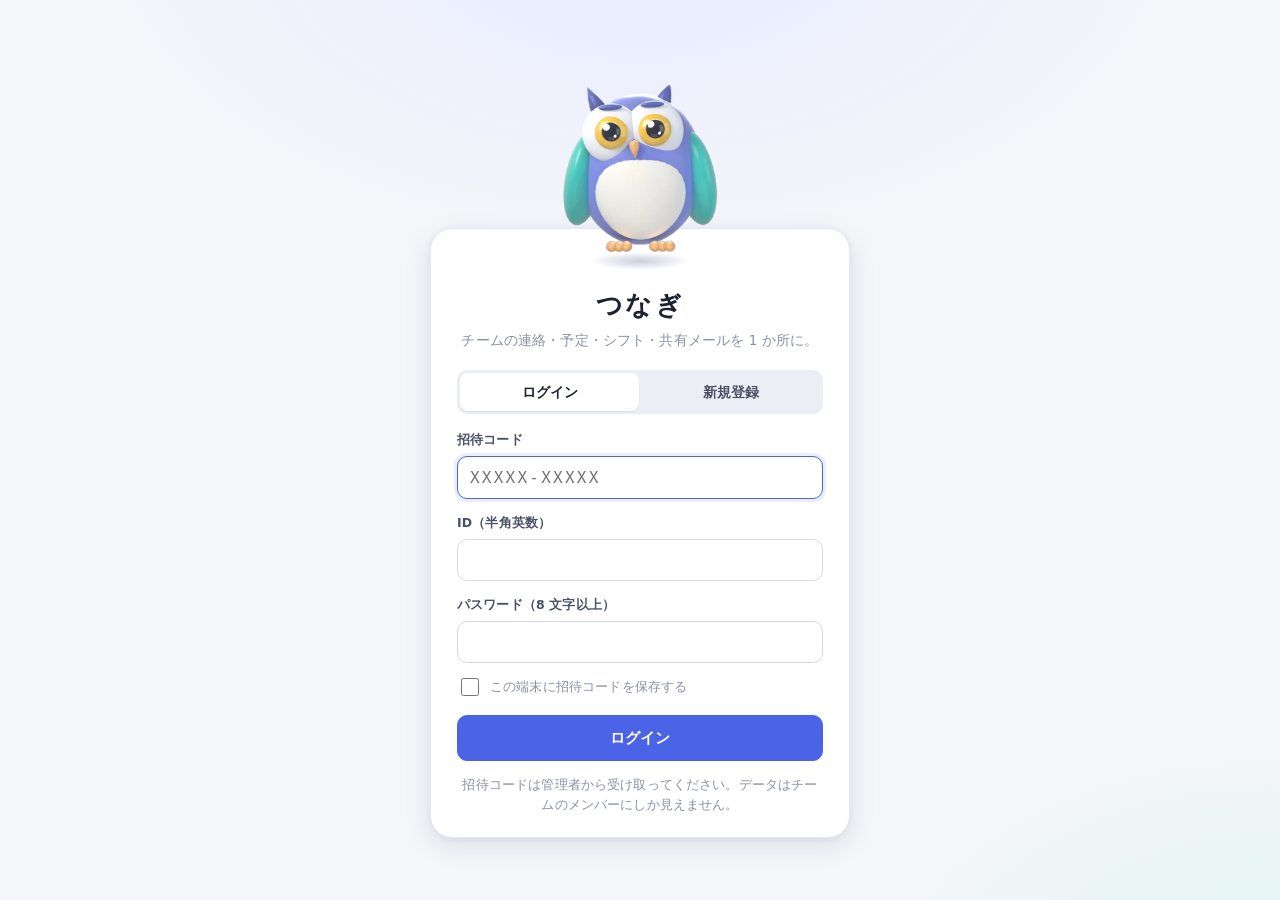
==== index.html @ 4a1b0c15 "つなぎ: GitHub Pages 版（Supabase 連携・招待コード制・3D フクロウ） Co-Authored-By: Claude Opus 5.5 <noreply@anthropic.c" ====
<!doctype html>
<html lang="ja">
<head>
<meta charset="utf-8">
<meta name="viewport" content="width=device-width, initial-scale=1">
<meta name="robots" content="noindex,nofollow">
<meta http-equiv="Content-Security-Policy" content="default-src 'self'; script-src 'self'; style-src 'unsafe-inline'; img-src 'self'">
<title>つなぎ</title>
<link rel="icon" href="img/favicon-64.png" type="image/png">
<link rel="apple-touch-icon" href="img/apple-touch-icon.png">
<link rel="manifest" href="manifest.webmanifest">
<script src="go.js"></script>
</head>
<body style="margin:0;font-family:system-ui,sans-serif;background:#f5f6fa;color:#1d2230;display:grid;place-items:center;min-height:100vh">
<p><img src="img/icon-192.png" alt="" width="96" height="96" style="display:block;margin:0 auto 12px">
<a href="pc.html">PC 版</a> ・ <a href="m.html">スマホ版</a></p>
</body>
</html>
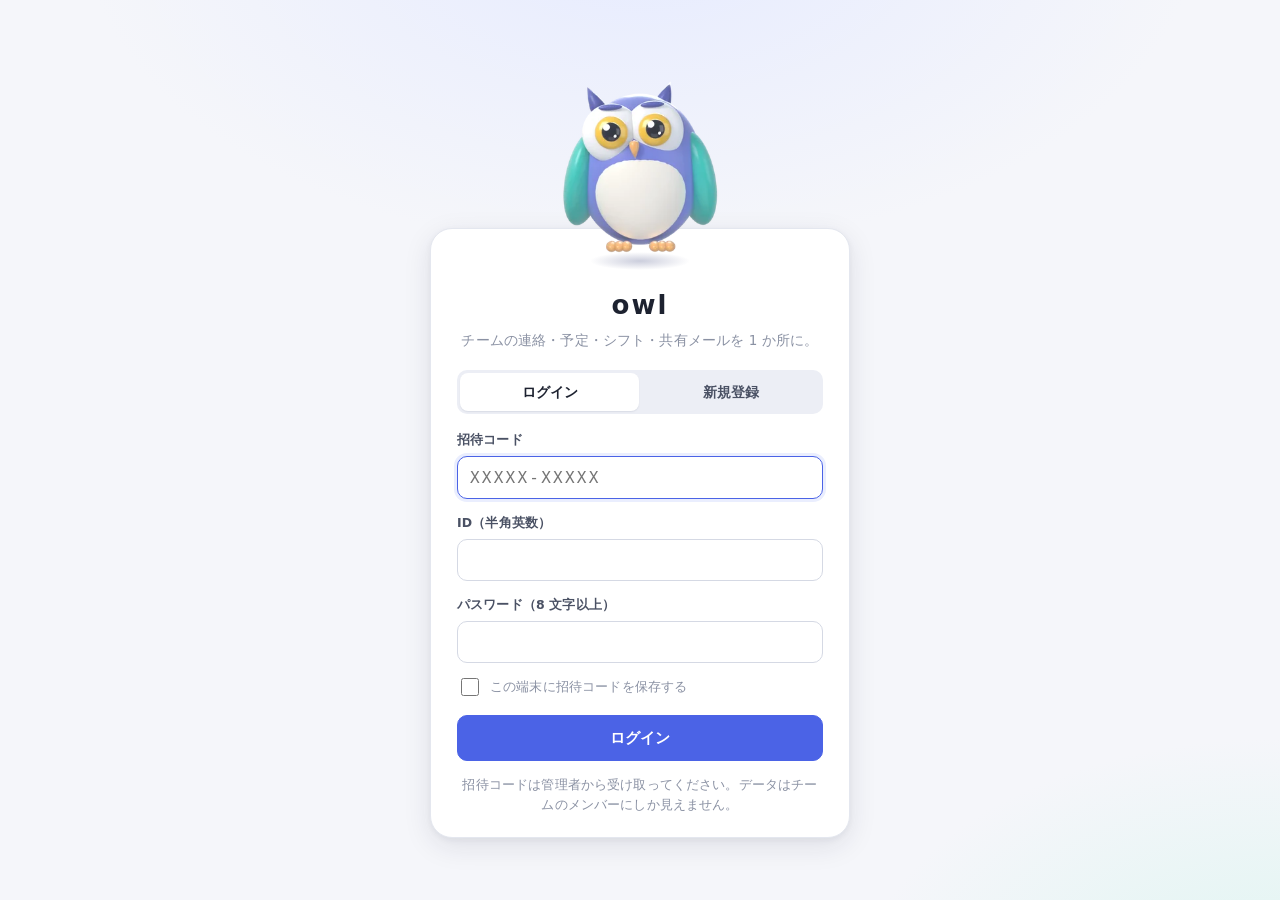
==== commit 61f58e27: "通知（ベル・端末への通知）、ピン留め、チャットのスクロール位置の保持、表示名を owl に - 通知センター: ベル（未読数）・一覧・すべて既読・種類ごとの設定（チャット / タスク・担当 / 予定・" ====
--- a/index.html
+++ b/index.html
@@ -5,7 +5,7 @@
 <meta name="viewport" content="width=device-width, initial-scale=1">
 <meta name="robots" content="noindex,nofollow">
 <meta http-equiv="Content-Security-Policy" content="default-src 'self'; script-src 'self'; style-src 'unsafe-inline'; img-src 'self'">
-<title>つなぎ</title>
+<title>owl</title>
 <link rel="icon" href="img/favicon-64.png" type="image/png">
 <link rel="apple-touch-icon" href="img/apple-touch-icon.png">
 <link rel="manifest" href="manifest.webmanifest">
